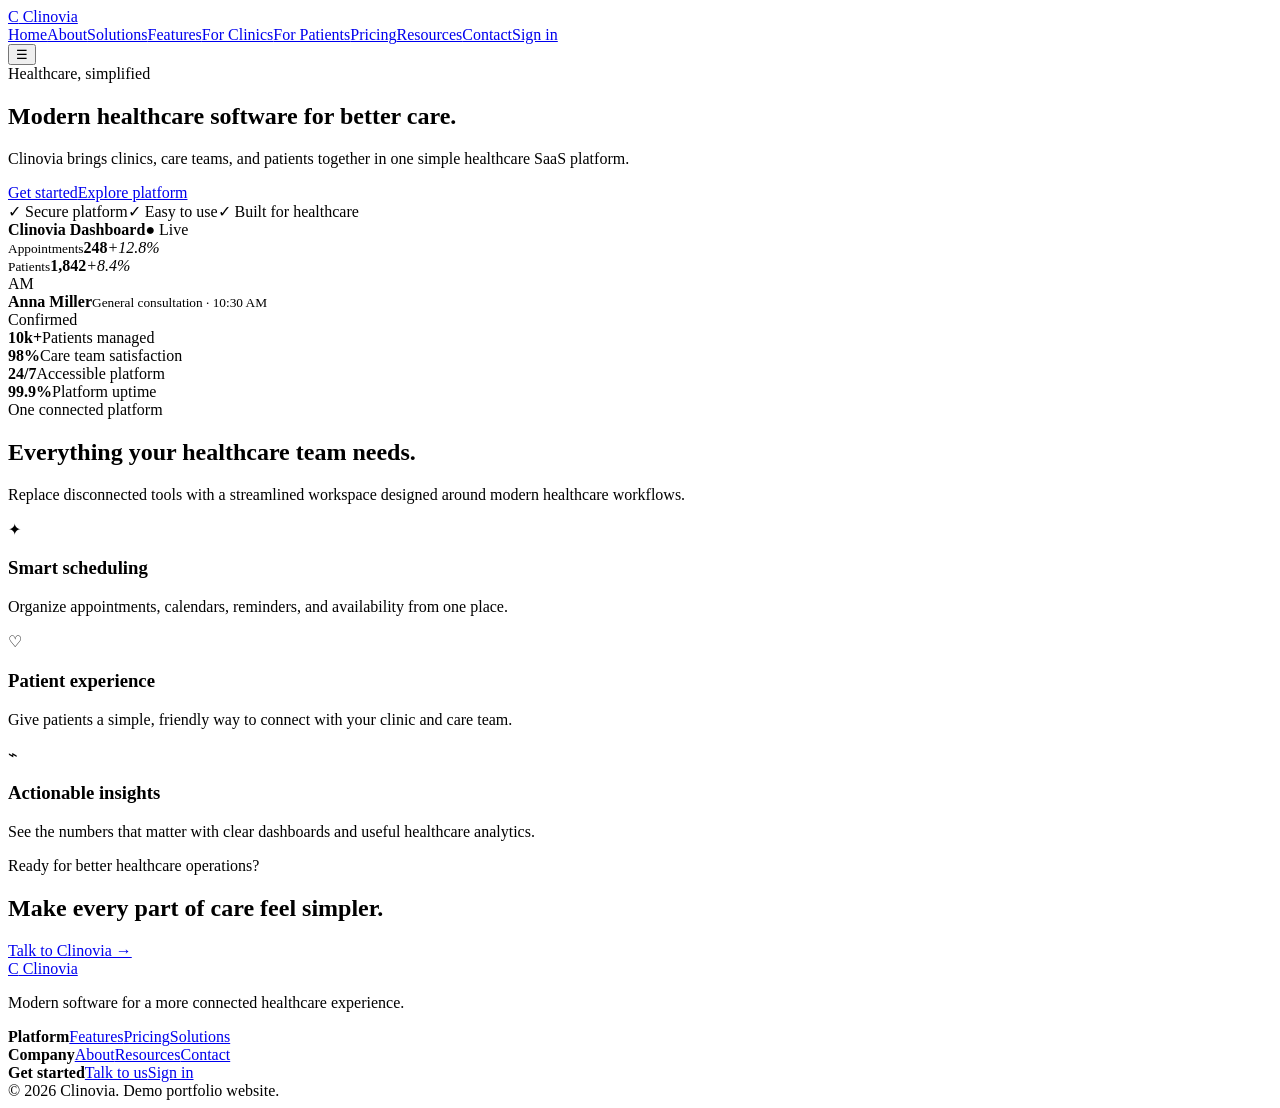
==== index.html @ 72dcfa97 "Add files via upload" ====
<!DOCTYPE html>
<html lang="en"><head><meta charset="UTF-8"><meta name="viewport" content="width=device-width, initial-scale=1.0"><meta name="description" content="Clinovia — modern healthcare SaaS platform."><title>Clinovia | Home</title><link rel="stylesheet" href="css/style.css"></head>
<body><header><a class="logo" href="index.html"><span>C</span> Clinovia</a><nav class="desktop-nav"><a href="index.html">Home</a><a href="about.html">About</a><a href="solutions.html">Solutions</a><a href="features.html">Features</a><a href="clinics.html">For Clinics</a><a href="patients.html">For Patients</a><a href="pricing.html">Pricing</a><a href="resources.html">Resources</a><a href="contact.html">Contact</a><a class="login-link" href="login.html">Sign in</a></nav><button class="menu" aria-label="Menu" onclick="document.body.classList.toggle('nav-open')">☰</button></header><main>
<section class="hero">
  <div class="hero-copy">
    <span class="eyebrow">Healthcare, simplified</span>
    <h1>Modern healthcare software for <span>better care.</span></h1>
    <p>Clinovia brings clinics, care teams, and patients together in one simple healthcare SaaS platform.</p>
    <div class="actions"><a class="btn primary" href="contact.html">Get started</a><a class="btn secondary" href="features.html">Explore platform</a></div>
    <div class="trust"><span>✓ Secure platform</span><span>✓ Easy to use</span><span>✓ Built for healthcare</span></div>
  </div>
  <div class="dashboard-card">
    <div class="dash-top"><b>Clinovia Dashboard</b><span class="status">● Live</span></div>
    <div class="metric-grid"><div><small>Appointments</small><strong>248</strong><em>+12.8%</em></div><div><small>Patients</small><strong>1,842</strong><em>+8.4%</em></div></div>
    <div class="chart"><div style="height:42%"></div><div style="height:58%"></div><div style="height:48%"></div><div style="height:76%"></div><div style="height:64%"></div><div style="height:88%"></div><div style="height:72%"></div></div>
    <div class="appointment"><span class="avatar">AM</span><div><b>Anna Miller</b><small>General consultation · 10:30 AM</small></div><span class="pill">Confirmed</span></div>
  </div>
</section>
<section class="stats"><div><strong>10k+</strong><span>Patients managed</span></div><div><strong>98%</strong><span>Care team satisfaction</span></div><div><strong>24/7</strong><span>Accessible platform</span></div><div><strong>99.9%</strong><span>Platform uptime</span></div></section>
<section class="section"><div class="section-head"><span class="eyebrow">One connected platform</span><h2>Everything your healthcare team needs.</h2><p>Replace disconnected tools with a streamlined workspace designed around modern healthcare workflows.</p></div><div class="cards three"><article><div class="icon">✦</div><h3>Smart scheduling</h3><p>Organize appointments, calendars, reminders, and availability from one place.</p></article><article><div class="icon">♡</div><h3>Patient experience</h3><p>Give patients a simple, friendly way to connect with your clinic and care team.</p></article><article><div class="icon">⌁</div><h3>Actionable insights</h3><p>See the numbers that matter with clear dashboards and useful healthcare analytics.</p></article></div></section>
<section class="cta"><div><span class="eyebrow">Ready for better healthcare operations?</span><h2>Make every part of care feel simpler.</h2></div><a class="btn dark" href="contact.html">Talk to Clinovia →</a></section>
</main><footer><div><a class="logo" href="index.html"><span>C</span> Clinovia</a><p>Modern software for a more connected healthcare experience.</p></div><div><b>Platform</b><a href="features.html">Features</a><a href="pricing.html">Pricing</a><a href="solutions.html">Solutions</a></div><div><b>Company</b><a href="about.html">About</a><a href="resources.html">Resources</a><a href="contact.html">Contact</a></div><div><b>Get started</b><a href="contact.html">Talk to us</a><a href="login.html">Sign in</a></div><div class="copyright">© 2026 Clinovia. Demo portfolio website.</div></footer><script src="js/script.js"></script></body></html>
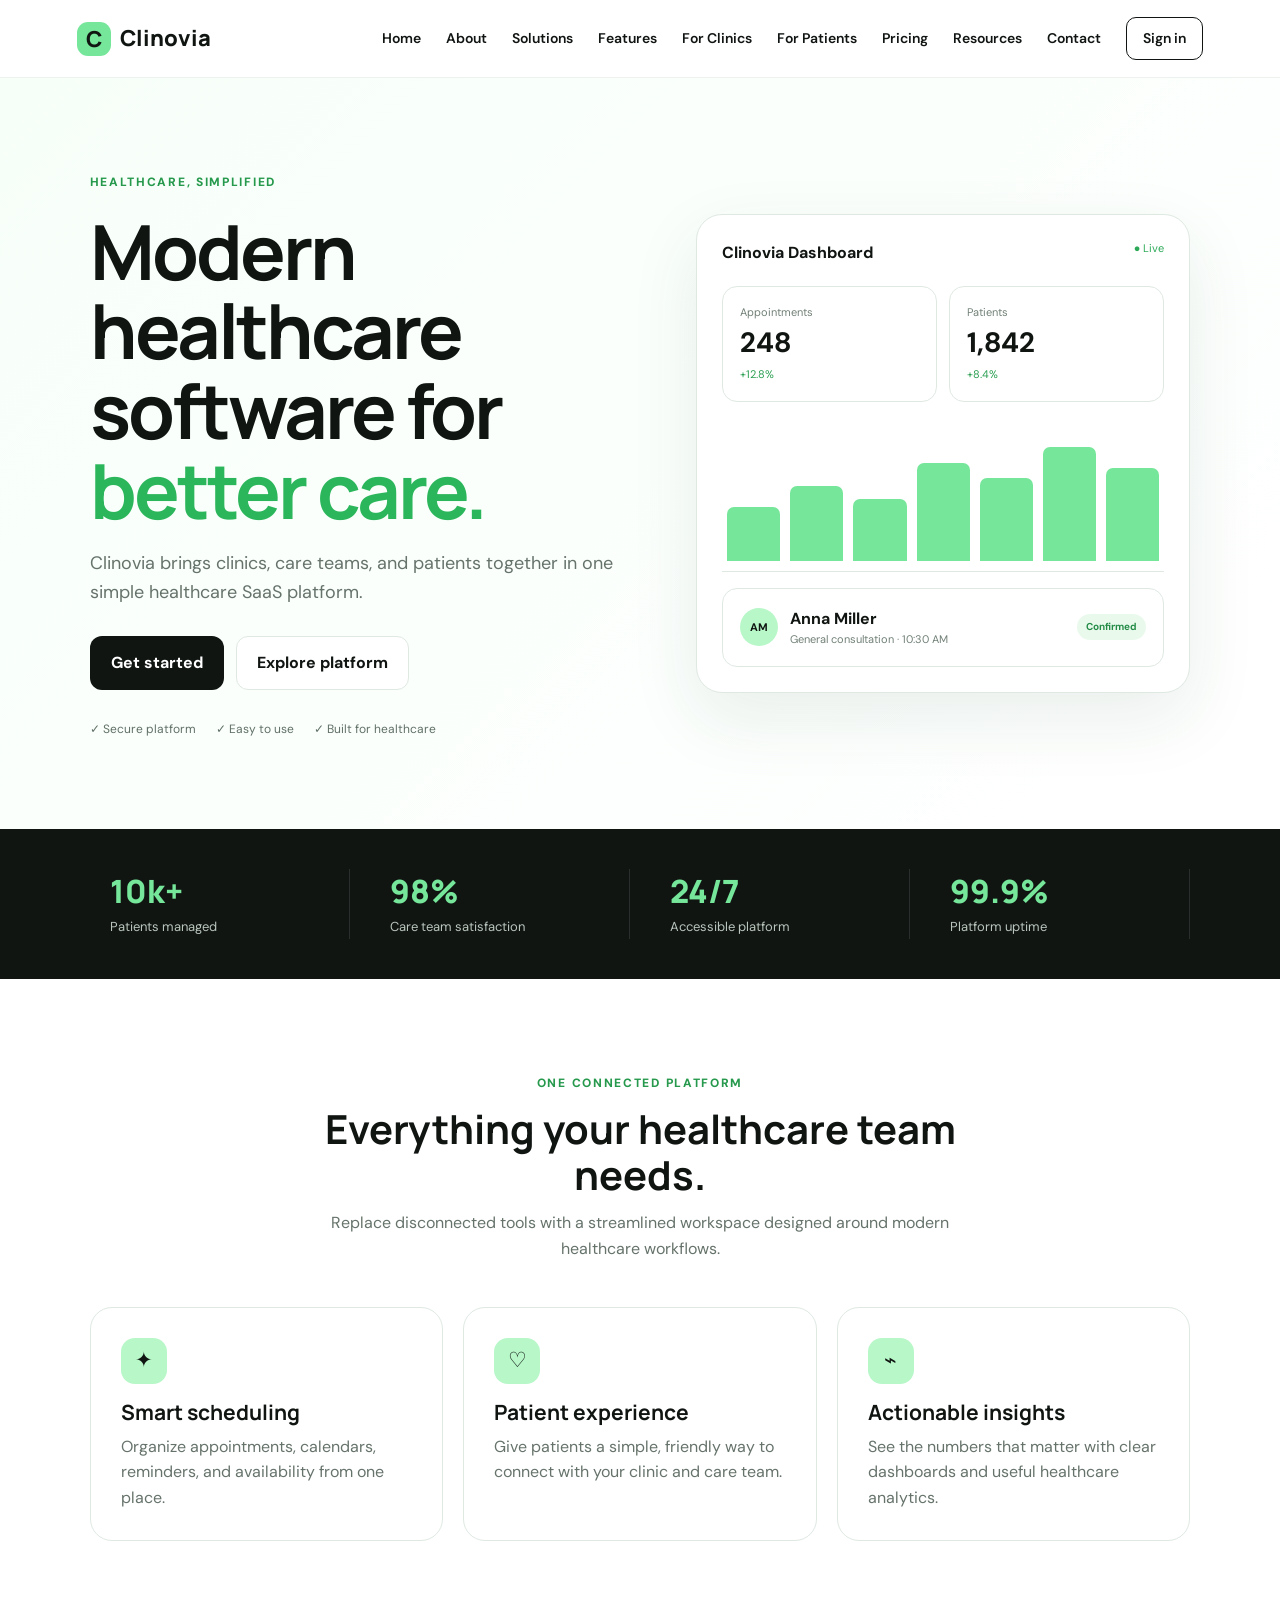
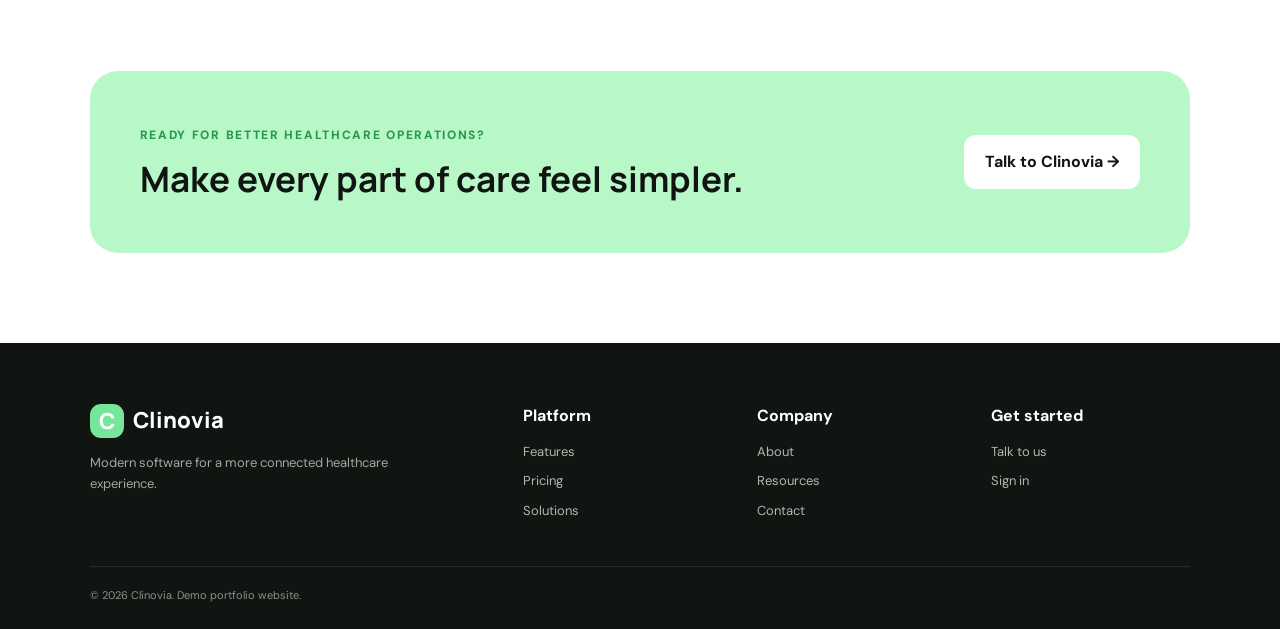
==== commit 0daa4a13: "Update index.html" ====
--- a/index.html
+++ b/index.html
@@ -1,5 +1,5 @@
 <!DOCTYPE html>
-<html lang="en"><head><meta charset="UTF-8"><meta name="viewport" content="width=device-width, initial-scale=1.0"><meta name="description" content="Clinovia — modern healthcare SaaS platform."><title>Clinovia | Home</title><link rel="stylesheet" href="css/style.css"></head>
+<html lang="en"><head><meta charset="UTF-8"><meta name="viewport" content="width=device-width, initial-scale=1.0"><meta name="description" content="Clinovia — modern healthcare SaaS platform."><title>Clinovia | Home</title><link rel="stylesheet" href="style.css"></head>
 <body><header><a class="logo" href="index.html"><span>C</span> Clinovia</a><nav class="desktop-nav"><a href="index.html">Home</a><a href="about.html">About</a><a href="solutions.html">Solutions</a><a href="features.html">Features</a><a href="clinics.html">For Clinics</a><a href="patients.html">For Patients</a><a href="pricing.html">Pricing</a><a href="resources.html">Resources</a><a href="contact.html">Contact</a><a class="login-link" href="login.html">Sign in</a></nav><button class="menu" aria-label="Menu" onclick="document.body.classList.toggle('nav-open')">☰</button></header><main>
 <section class="hero">
   <div class="hero-copy">
@@ -19,4 +19,4 @@
 <section class="stats"><div><strong>10k+</strong><span>Patients managed</span></div><div><strong>98%</strong><span>Care team satisfaction</span></div><div><strong>24/7</strong><span>Accessible platform</span></div><div><strong>99.9%</strong><span>Platform uptime</span></div></section>
 <section class="section"><div class="section-head"><span class="eyebrow">One connected platform</span><h2>Everything your healthcare team needs.</h2><p>Replace disconnected tools with a streamlined workspace designed around modern healthcare workflows.</p></div><div class="cards three"><article><div class="icon">✦</div><h3>Smart scheduling</h3><p>Organize appointments, calendars, reminders, and availability from one place.</p></article><article><div class="icon">♡</div><h3>Patient experience</h3><p>Give patients a simple, friendly way to connect with your clinic and care team.</p></article><article><div class="icon">⌁</div><h3>Actionable insights</h3><p>See the numbers that matter with clear dashboards and useful healthcare analytics.</p></article></div></section>
 <section class="cta"><div><span class="eyebrow">Ready for better healthcare operations?</span><h2>Make every part of care feel simpler.</h2></div><a class="btn dark" href="contact.html">Talk to Clinovia →</a></section>
-</main><footer><div><a class="logo" href="index.html"><span>C</span> Clinovia</a><p>Modern software for a more connected healthcare experience.</p></div><div><b>Platform</b><a href="features.html">Features</a><a href="pricing.html">Pricing</a><a href="solutions.html">Solutions</a></div><div><b>Company</b><a href="about.html">About</a><a href="resources.html">Resources</a><a href="contact.html">Contact</a></div><div><b>Get started</b><a href="contact.html">Talk to us</a><a href="login.html">Sign in</a></div><div class="copyright">© 2026 Clinovia. Demo portfolio website.</div></footer><script src="js/script.js"></script></body></html>+</main><footer><div><a class="logo" href="index.html"><span>C</span> Clinovia</a><p>Modern software for a more connected healthcare experience.</p></div><div><b>Platform</b><a href="features.html">Features</a><a href="pricing.html">Pricing</a><a href="solutions.html">Solutions</a></div><div><b>Company</b><a href="about.html">About</a><a href="resources.html">Resources</a><a href="contact.html">Contact</a></div><div><b>Get started</b><a href="contact.html">Talk to us</a><a href="login.html">Sign in</a></div><div class="copyright">© 2026 Clinovia. Demo portfolio website.</div></footer><script src="script.js"></script></body></html>
--- a/style.css
+++ b/style.css
@@ -0,0 +1,5 @@
+@import url('https://fonts.googleapis.com/css2?family=DM+Sans:wght@400;500;600;700&family=Manrope:wght@600;700;800&display=swap');
+:root{--green:#b7f7c8;--green2:#76e69a;--dark:#101512;--muted:#66736b;--light:#f4fbf6;--border:#dfe9e2;--white:#fff;--radius:22px}
+*{box-sizing:border-box;margin:0;padding:0}html{scroll-behavior:smooth}body{font-family:'DM Sans',sans-serif;color:var(--dark);background:var(--white);line-height:1.6}a{text-decoration:none;color:inherit}header{height:78px;display:flex;align-items:center;justify-content:space-between;padding:0 6%;border-bottom:1px solid #edf2ee;background:#fff;position:sticky;top:0;z-index:10}.logo{font-family:Manrope;font-size:22px;font-weight:800;display:flex;align-items:center;gap:9px}.logo span,.brand-mark{width:34px;height:34px;border-radius:11px;background:var(--green2);display:grid;place-items:center;font-family:Manrope}.desktop-nav{display:flex;align-items:center;gap:25px;font-size:14px;font-weight:600}.desktop-nav>a:not(.login-link):hover{color:#28a953}.login-link{border:1px solid var(--dark);padding:9px 16px;border-radius:10px}.menu{display:none;border:0;background:none;font-size:25px}.hero{min-height:650px;padding:90px 7%;display:grid;grid-template-columns:1.05fr .95fr;gap:60px;align-items:center;background:linear-gradient(135deg,#f7fff9,#fff)}.hero h1,.page-hero h1,.login-box h1{font-family:Manrope;font-size:clamp(45px,6vw,76px);line-height:1.05;letter-spacing:-3px;margin:18px 0}.hero h1 span,.page-hero h1 span{color:#2bb65b}.hero p,.page-hero p{font-size:18px;color:var(--muted);max-width:600px}.eyebrow{font-size:12px;text-transform:uppercase;letter-spacing:1.7px;font-weight:800;color:#26994d}.actions{display:flex;gap:12px;margin:30px 0}.btn{display:inline-flex;align-items:center;justify-content:center;padding:13px 20px;border-radius:12px;font-weight:700;border:1px solid transparent;cursor:pointer;font-family:inherit}.primary{background:var(--dark);color:#fff}.secondary{background:#fff;border-color:var(--border)}.dark{background:#fff;color:var(--dark)}.trust{display:flex;gap:20px;flex-wrap:wrap;font-size:12px;color:#607066}.dashboard-card{background:#fff;border:1px solid var(--border);border-radius:26px;padding:25px;box-shadow:0 25px 70px #174b2b16}.dash-top{display:flex;justify-content:space-between}.status{font-size:11px;color:#2ca957}.metric-grid{display:grid;grid-template-columns:1fr 1fr;gap:12px;margin:20px 0}.metric-grid div,.appointment{border:1px solid var(--border);padding:17px;border-radius:15px}.metric-grid small,.metric-grid em,.appointment small{display:block;color:#718077;font-size:11px}.metric-grid strong{font-size:28px;display:block}.metric-grid em{color:#299e51;font-style:normal}.chart{height:150px;display:flex;align-items:end;gap:10px;padding:10px 5px;border-bottom:1px solid var(--border)}.chart div{flex:1;background:var(--green2);border-radius:7px 7px 0 0}.appointment{margin-top:16px;display:flex;align-items:center;gap:12px}.avatar{background:var(--green);width:38px;height:38px;border-radius:50%;display:grid;place-items:center;font-size:11px;font-weight:bold}.appointment div{flex:1}.pill,.tag{background:#e9faed;color:#258c48;padding:5px 9px;border-radius:20px;font-size:10px;font-weight:700}.stats{display:grid;grid-template-columns:repeat(4,1fr);padding:40px 7%;background:var(--dark);color:#fff;gap:20px}.stats div{border-right:1px solid #ffffff1c;padding-left:20px}.stats strong{font:800 32px Manrope;display:block;color:var(--green2)}.stats span{font-size:13px;color:#b9c5bd}.section{padding:90px 7%}.section.light{background:var(--light)}.section-head{text-align:center;max-width:700px;margin:0 auto 45px}.section-head h2,.split h2{font:700 40px Manrope;line-height:1.15;margin:12px 0}.section-head p,.split p{color:var(--muted)}.cards{display:grid;gap:20px}.cards.three{grid-template-columns:repeat(3,1fr)}.cards.two{grid-template-columns:repeat(2,1fr)}.cards article,.large-card,.pricing article{border:1px solid var(--border);border-radius:var(--radius);padding:30px;background:#fff}.cards h3{font:700 21px Manrope;margin:14px 0 8px}.cards p,.large-card p,.pricing p{color:var(--muted)}.icon{width:46px;height:46px;border-radius:14px;background:var(--green);display:grid;place-items:center;font-size:21px}.cta{margin:40px 7% 90px;background:var(--green);border-radius:28px;padding:50px;display:flex;justify-content:space-between;align-items:center}.cta h2{font:700 35px Manrope;margin-top:8px}.page-hero{text-align:center;padding:100px 7% 80px;background:var(--light)}.page-hero h1{font-size:clamp(45px,6vw,68px);max-width:900px;margin:16px auto}.page-hero p{margin:auto}.split{display:grid;grid-template-columns:1fr 1fr;gap:80px;align-items:center}.feature-panel,.portal-card,.dashboard-mini{background:var(--light);border-radius:26px;padding:40px;border:1px solid var(--border)}.big-icon{font-size:65px}.large-card h2{font:700 25px Manrope;margin:15px 0 8px}.large-card a,.resource a{display:inline-block;margin-top:20px;font-weight:700}.feature-list{display:grid;grid-template-columns:repeat(2,1fr);gap:0 60px}.feature-list>div{padding:30px 0;border-bottom:1px solid var(--border)}.feature-list span{color:#2eaa59;font-weight:800}.feature-list h2{font:700 24px Manrope;margin:7px 0}.feature-list p{color:var(--muted)}.checks{list-style:none;margin-top:20px}.checks li{margin:13px 0}.checks li:before{content:'✓';display:inline-grid;place-items:center;background:var(--green);width:22px;height:22px;border-radius:50%;margin-right:10px;font-size:12px}.schedule{display:grid;grid-template-columns:70px 1fr;gap:3px 15px;padding:18px 0;border-bottom:1px solid var(--border)}.schedule span{grid-row:span 2;color:#2eaa59;font-size:13px}.schedule small{color:var(--muted)}.pricing{display:grid;grid-template-columns:repeat(3,1fr);gap:20px;align-items:stretch}.pricing article{position:relative}.pricing article.popular{border:2px solid #54d77d;transform:translateY(-10px)}.pricing label{position:absolute;right:20px;top:20px;background:var(--dark);color:#fff;border-radius:20px;padding:5px 9px;font-size:10px}.pricing strong{font:800 38px Manrope;display:block;margin:25px 0}.pricing strong small{font:400 12px DM Sans;color:var(--muted)}.pricing .btn{width:100%;margin-top:15px}.resource .tag{display:inline-block}.contact-grid{display:grid;grid-template-columns:.8fr 1.2fr;gap:80px}.contact-info{margin-top:35px}.contact-info div{margin:18px 0}.contact-info b,.contact-info span{display:block}.contact-info span{color:var(--muted)}.form{display:grid;gap:16px}.form label{font-size:13px;font-weight:700}.form input,.form textarea{display:block;width:100%;margin-top:7px;border:1px solid var(--border);border-radius:11px;padding:13px 14px;font:inherit;outline:none}.form input:focus,.form textarea:focus{border-color:#4bc870}.login-page{min-height:calc(100vh - 78px);display:grid;place-items:center;background:var(--light);padding:50px}.login-box{background:#fff;border:1px solid var(--border);border-radius:26px;padding:45px;width:min(440px,100%);box-shadow:0 20px 60px #174b2b10}.brand-mark{margin-bottom:25px}.login-box h1{font-size:35px;letter-spacing:-1.5px;margin:10px 0}.login-box p{color:var(--muted);margin-bottom:25px}.back{display:block;text-align:center;margin-top:22px;font-size:13px;color:var(--muted)}footer{background:var(--dark);color:#fff;padding:60px 7% 25px;display:grid;grid-template-columns:2fr 1fr 1fr 1fr;gap:35px;position:relative}footer p{color:#9eaaa2;max-width:300px;margin-top:15px;font-size:13px}footer b{display:block;margin-bottom:13px}footer>div>a:not(.logo){display:block;color:#aeb9b1;font-size:13px;margin:9px 0}.copyright{grid-column:1/-1;border-top:1px solid #ffffff18;padding-top:20px;color:#87938b;font-size:11px}
+@media(max-width:900px){.desktop-nav{display:none}.menu{display:block}.nav-open .desktop-nav{position:absolute;display:flex;flex-direction:column;top:78px;left:0;right:0;background:#fff;padding:25px;box-shadow:0 15px 30px #0001}.hero,.split,.contact-grid{grid-template-columns:1fr}.hero{padding-top:60px}.stats{grid-template-columns:1fr 1fr}.cards.three,.pricing{grid-template-columns:1fr}.cards.two,.feature-list{grid-template-columns:1fr}.pricing article.popular{transform:none}.cta{display:block}.cta .btn{margin-top:25px}footer{grid-template-columns:1fr 1fr}.copyright{grid-column:1/-1}}
+@media(max-width:550px){.hero h1,.page-hero h1{letter-spacing:-2px}.section,.hero{padding-left:5%;padding-right:5%}.stats{padding:30px 5%}.stats div{border:0;padding:0}.stats strong{font-size:25px}.stats span{font-size:11px}.cta{margin-left:5%;margin-right:5%;padding:30px}.cta h2{font-size:27px}footer{padding-left:5%;padding-right:5%;grid-template-columns:1fr 1fr}}
